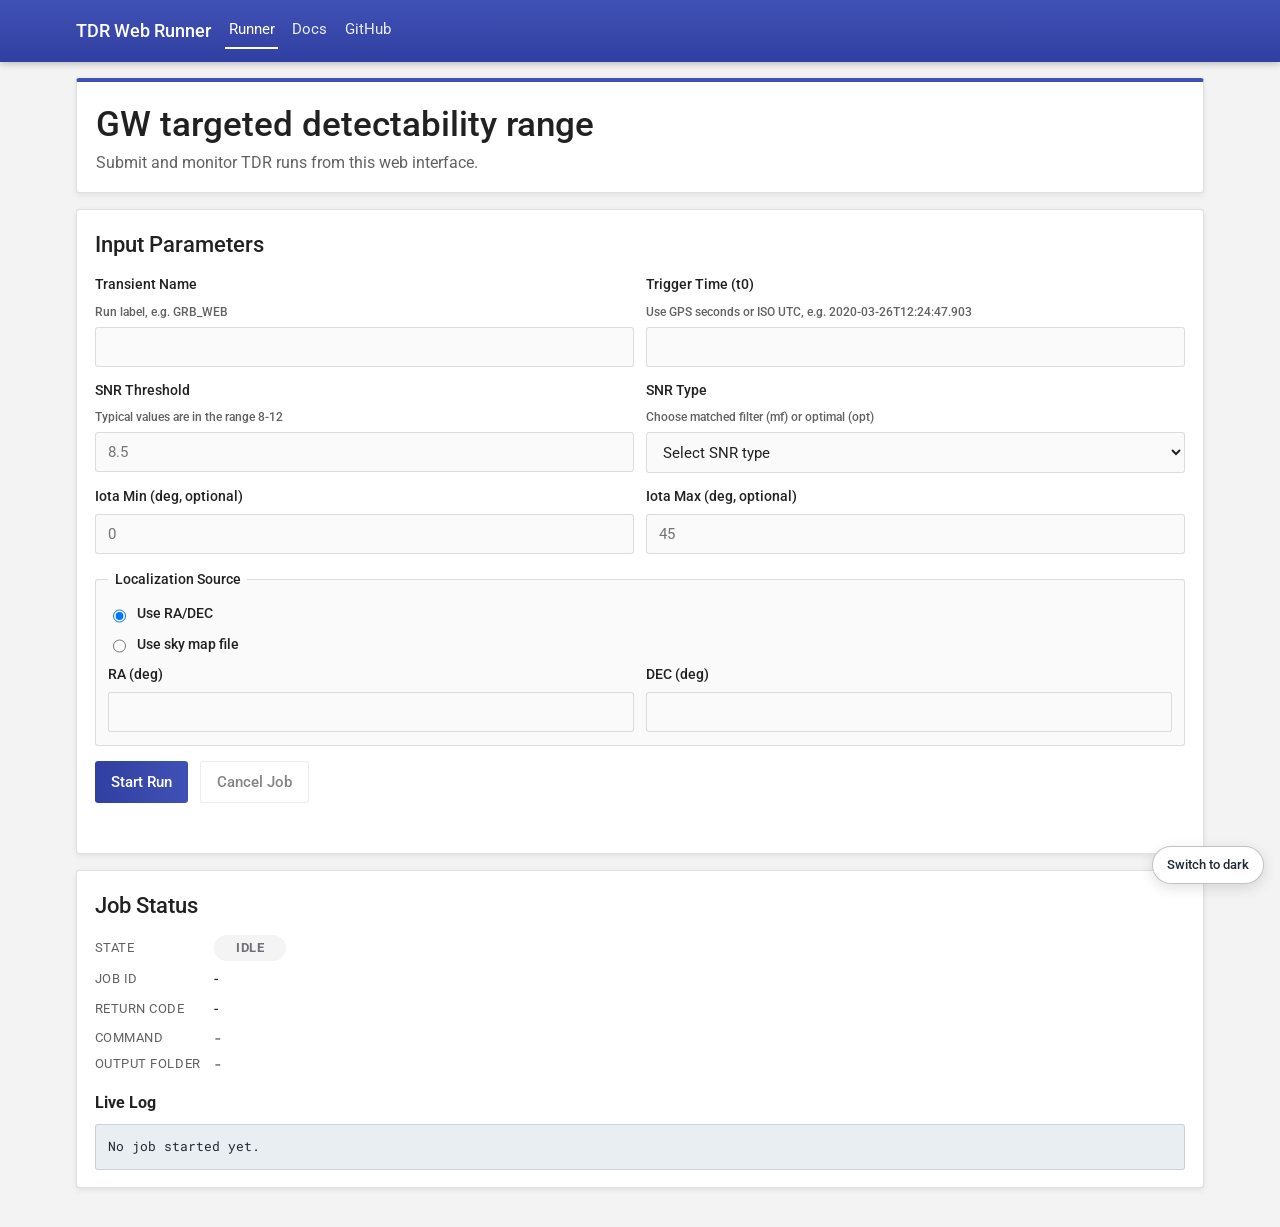
==== webapp/frontend/index.html @ fa8f9cc8 "Fix run result plot previews in web runner" ====
<!DOCTYPE html>
<html lang="en">
<head>
  <meta charset="UTF-8">
  <meta name="viewport" content="width=device-width, initial-scale=1.0">
  <title>TDR Web Runner</title>
  <link rel="preconnect" href="https://fonts.googleapis.com">
  <link rel="preconnect" href="https://fonts.gstatic.com" crossorigin>
  <link href="https://fonts.googleapis.com/css2?family=Roboto:wght@400;500;700&family=Roboto+Mono:wght@400;500&display=swap" rel="stylesheet">
  <link rel="stylesheet" href="./styles.css?v=20260512">
</head>
<body>
  <header class="topbar">
    <div class="topbar-inner">
      <a class="brand" href="./">TDR Web Runner</a>
      <nav class="toplinks-main" aria-label="Top links">
        <a class="active" href="./">Runner</a>
        <a href="./docs/">Docs</a>
        <a href="https://github.com/samueleronchini/gw_tdr" target="_blank" rel="noopener noreferrer">GitHub</a>
      </nav>
    </div>
  </header>

  <main class="shell">
    <header class="hero">
      <h1>GW targeted detectability range</h1>
      <p>
        Submit and monitor TDR runs from this web interface.
      </p>
    </header>

    <section class="panel">
      <h2>Input Parameters</h2>

      <form id="job-form" novalidate autocomplete="off">
        <div class="grid two-cols">
          <label>
            Transient Name
            <span class="hint">Run label, e.g. GRB_WEB</span>
            <input id="transient-name" type="text" value="" required>
          </label>

          <label>
            Trigger Time (t0)
            <span class="hint">Use GPS seconds or ISO UTC, e.g. 2020-03-26T12:24:47.903</span>
            <input id="t0" type="text" value="" required>
          </label>

          <label>
            SNR Threshold
            <span class="hint">Typical values are in the range 8-12</span>
            <input id="snr-threshold" type="text" inputmode="decimal" value="" placeholder="8.5" required>
          </label>

          <label>
            SNR Type
            <span class="hint">Choose matched filter (mf) or optimal (opt)</span>
            <select id="snr-type">
              <option value="" selected disabled>Select SNR type</option>
              <option value="mf">matched filter (mf)</option>
              <option value="opt">optimal (opt)</option>
            </select>
          </label>

          <label>
            Iota Min (deg, optional)
            <input id="iota-min" type="number" step="0.1" placeholder="0">
          </label>

          <label>
            Iota Max (deg, optional)
            <input id="iota-max" type="number" step="0.1" placeholder="45">
          </label>
        </div>

        <fieldset class="mode-card">
          <legend>Localization Source</legend>

          <label class="inline-check">
            <input type="radio" name="localization-mode" value="coords" checked>
            Use RA/DEC
          </label>

          <label class="inline-check">
            <input type="radio" name="localization-mode" value="skymap">
            Use sky map file
          </label>

          <div id="skymap-field" hidden>
            <label>
              Sky Map File (.fit/.fits)
              <input id="skymap-upload" type="file" accept=".fit,.fits">
            </label>
          </div>

          <div id="coords-fields" class="grid two-cols">
            <label>
              RA (deg)
              <input id="ra" type="number" step="0.01" value="" required>
            </label>

            <label>
              DEC (deg)
              <input id="dec" type="number" step="0.01" value="" required>
            </label>
          </div>
        </fieldset>

        <div class="actions">
          <button id="run-btn" type="submit">Start Run</button>
          <button id="cancel-btn" type="button" class="secondary" disabled>Cancel Job</button>
        </div>
      </form>

      <p id="flash" class="flash" role="status" aria-live="polite"></p>
    </section>

    <section class="panel">
      <h2>Job Status</h2>

      <div class="status-line">
        <span class="label">State</span>
        <span id="job-status" class="pill idle">idle</span>
      </div>

      <div class="status-line">
        <span class="label">Job ID</span>
        <span id="job-id">-</span>
      </div>

      <div class="status-line">
        <span class="label">Return Code</span>
        <span id="job-return">-</span>
      </div>

      <div class="status-line">
        <span class="label">Command</span>
        <span id="job-command" class="mono">-</span>
      </div>

      <div class="status-line">
        <span class="label">Output Folder</span>
        <span id="job-output-dir" class="mono">-</span>
      </div>

      <h3>Live Log</h3>
      <pre id="log-output" class="logbox">No job started yet.</pre>

      <section id="artifacts" class="artifacts" hidden>
        <h3>Produced Plots</h3>
        <div id="plots-gallery" class="plots-grid"></div>

        <div id="ifos-line" class="ifos-line" hidden>
          <span class="label ifos-label">Online IFOs</span>
          <span id="ifos-online" class="mono ifos-value">-</span>
        </div>

        <h3>Results Summary</h3>
        <p id="results-angle-note" class="hint results-note"></p>

        <h4 class="table-title">
          <span>BNS (results_bns.json)</span>
          <a id="bns-json-download" class="json-download" href="#" target="_blank" rel="noopener noreferrer" hidden>Download JSON</a>
        </h4>
        <div class="table-wrap">
          <table class="artifact-table">
            <thead id="json-bns-head"></thead>
            <tbody id="json-bns-body"></tbody>
          </table>
        </div>

        <h4 class="table-title">
          <span>NSBH (results_nsbh.json)</span>
          <a id="nsbh-json-download" class="json-download" href="#" target="_blank" rel="noopener noreferrer" hidden>Download JSON</a>
        </h4>
        <div class="table-wrap">
          <table class="artifact-table">
            <thead id="json-nsbh-head"></thead>
            <tbody id="json-nsbh-body"></tbody>
          </table>
        </div>
      </section>
    </section>
  </main>

  <button id="theme-toggle" class="theme-toggle" type="button" aria-label="Toggle dark and light theme" aria-pressed="false">
    Switch to dark
  </button>

  <script src="./theme-toggle.js"></script>
  <script src="./runtime-config.js?v=20260510"></script>
  <script type="module" src="./app.js?v=20260513"></script>
</body>
</html>
---- webapp/frontend/styles.css ----
:root {
  --bg: #f3f3f3;
  --ink: rgba(0, 0, 0, 0.87);
  --muted: rgba(0, 0, 0, 0.62);
  --card: #ffffff;
  --surface-alt: #fafafa;
  --border: rgba(0, 0, 0, 0.12);
  --primary: #4051b5;
  --primary-dark: #303fa1;
  --primary-light: #5d6cc0;
  --link: #4051b5;
  --link-hover: #526cfe;
  --code-bg: #e9eef3;
  --code-fg: #1f2a33;
  --code-border: rgba(0, 0, 0, 0.12);
  --toggle-bg: #ffffff;
  --toggle-fg: #1f2a33;
  --toggle-border: rgba(0, 0, 0, 0.24);
  --ok: #1b7f3a;
  --warn: #b54708;
  --bad: #b42318;
  --idle: #71717a;
  --shadow-1: 0 2px 6px rgba(0, 0, 0, 0.08);
  --shadow-2: 0 4px 14px rgba(0, 0, 0, 0.12);
}

html[data-theme="dark"] {
  --bg: #1b1f29;
  --ink: rgba(255, 255, 255, 0.9);
  --muted: rgba(255, 255, 255, 0.66);
  --card: #252b38;
  --surface-alt: #2e3543;
  --border: rgba(255, 255, 255, 0.16);
  --link: #8fa3ff;
  --link-hover: #b0bfff;
  --code-bg: #313b4b;
  --code-fg: #eff4fb;
  --code-border: rgba(255, 255, 255, 0.16);
  --toggle-bg: #2c3546;
  --toggle-fg: #f4f7ff;
  --toggle-border: rgba(255, 255, 255, 0.36);
  --shadow-1: 0 3px 10px rgba(0, 0, 0, 0.34);
  --shadow-2: 0 8px 18px rgba(0, 0, 0, 0.38);
}

* {
  box-sizing: border-box;
}

[hidden] {
  display: none !important;
}

body {
  margin: 0;
  min-height: 100vh;
  background: var(--bg);
  color: var(--ink);
  font-family: "Roboto", -apple-system, BlinkMacSystemFont, "Segoe UI", Helvetica, Arial, sans-serif;
  line-height: 1.55;
}

a {
  color: var(--link);
}

a:hover {
  color: var(--link-hover);
}

.topbar {
  position: sticky;
  top: 0;
  z-index: 40;
  background: linear-gradient(0deg, var(--primary-dark), var(--primary));
  box-shadow: 0 1px 8px rgba(0, 0, 0, 0.28);
}

.topbar-inner {
  max-width: 1160px;
  margin: 0 auto;
  min-height: 3.85rem;
  padding: 0.55rem 1rem;
  display: flex;
  align-items: center;
  gap: 0.9rem;
}

.brand {
  color: #ffffff;
  text-decoration: none;
  font-size: 1.12rem;
  font-weight: 500;
  white-space: nowrap;
}

.toplinks-main {
  display: flex;
  flex-wrap: wrap;
  align-items: center;
  gap: 0.7rem;
}

.toplinks-main a {
  color: rgba(255, 255, 255, 0.9);
  text-decoration: none;
  font-size: 0.92rem;
  font-weight: 400;
  border-bottom: 2px solid transparent;
  padding: 0.34rem 0.2rem;
}

.toplinks-main a:hover {
  color: #ffffff;
}

.toplinks-main a.active {
  color: #ffffff;
  border-bottom-color: #ffffff;
}

.bg-orb {
  display: none;
}

.shell {
  max-width: 1160px;
  margin: 0 auto;
  padding: 1rem 1rem 2.4rem;
  display: grid;
  gap: 1rem;
}

.hero,
.panel {
  background: var(--card);
  border: 1px solid var(--border);
  border-radius: 0.2rem;
  box-shadow: var(--shadow-1);
}

.hero {
  border-top: 4px solid var(--primary);
  padding: 1rem 1.2rem;
}

.hero h1 {
  margin: 0.25rem 0;
  font-size: clamp(1.7rem, 3vw, 2.2rem);
  line-height: 1.25;
  font-weight: 500;
}

.hero p {
  margin: 0.35rem 0 0;
  color: var(--muted);
}

.hero a {
  color: var(--link);
  font-weight: 500;
  text-decoration: none;
}

.hero a:hover {
  text-decoration: underline;
}

.hero-doc {
  font-size: 0.9rem;
}

.eyebrow {
  margin: 0;
  text-transform: uppercase;
  letter-spacing: 0.08em;
  font-size: 0.8rem;
  color: var(--primary-dark);
  font-weight: 700;
}

.panel {
  padding: 1.1rem;
}

h2 {
  margin: 0 0 0.8rem;
  font-size: 1.35rem;
  font-weight: 500;
}

h3 {
  margin-top: 1rem;
  margin-bottom: 0.55rem;
  font-size: 1rem;
}

.grid {
  display: grid;
  gap: 0.8rem;
}

.two-cols {
  grid-template-columns: repeat(2, minmax(0, 1fr));
}

label {
  display: flex;
  flex-direction: column;
  gap: 0.35rem;
  font-size: 0.9rem;
  font-weight: 500;
  color: var(--ink);
}

.hint {
  font-size: 0.78rem;
  font-weight: 500;
  color: var(--muted);
}

input,
select {
  border: 1px solid var(--border);
  border-radius: 0.2rem;
  min-height: 2.5rem;
  padding: 0.58rem 0.75rem;
  font-size: 0.95rem;
  font-family: inherit;
  background: var(--surface-alt);
  color: var(--ink);
}

input:focus,
select:focus,
button:focus {
  outline: 2px solid rgba(64, 81, 181, 0.35);
  outline-offset: 1px;
}

.mode-card {
  margin: 0.95rem 0;
  border: 1px solid var(--border);
  border-radius: 0.2rem;
  padding: 0.8rem;
  background: var(--surface-alt);
}

.mode-card legend {
  font-size: 0.88rem;
  font-weight: 500;
  padding: 0 0.4rem;
}

.inline-check {
  flex-direction: row;
  align-items: center;
  gap: 0.5rem;
  margin-bottom: 0.5rem;
}

.inline-check input {
  min-height: 1rem;
}

.actions {
  display: flex;
  gap: 0.75rem;
  margin-top: 0.2rem;
}

button {
  border: none;
  border-radius: 0.2rem;
  min-height: 2.6rem;
  padding: 0.65rem 1rem;
  font-size: 0.95rem;
  font-weight: 500;
  font-family: inherit;
  cursor: pointer;
}

button:disabled {
  cursor: not-allowed;
  opacity: 0.55;
}

#run-btn {
  background: linear-gradient(90deg, var(--primary-dark) 0%, var(--primary) 100%);
  color: #fff;
}

#run-btn:hover:not(:disabled) {
  background: linear-gradient(90deg, #2a3893 0%, var(--primary-dark) 100%);
}

.secondary {
  background: var(--card);
  border: 1px solid var(--border);
  color: var(--ink);
}

.flash {
  min-height: 1.25rem;
  margin: 0.8rem 0 0;
  color: var(--warn);
  font-size: 0.9rem;
}

.status-line {
  display: grid;
  grid-template-columns: 110px minmax(0, 1fr);
  gap: 0.6rem;
  align-items: center;
  margin: 0.35rem 0;
}

.label {
  font-size: 0.84rem;
  color: var(--muted);
  text-transform: uppercase;
  letter-spacing: 0.04em;
}

.pill {
  display: inline-flex;
  align-items: center;
  justify-content: center;
  width: fit-content;
  min-width: 72px;
  min-height: 1.65rem;
  border-radius: 999px;
  padding: 0 0.7rem;
  font-size: 0.8rem;
  font-weight: 700;
  text-transform: uppercase;
  letter-spacing: 0.03em;
  background: #f4f4f5;
  color: #18181b;
}

.pill.idle { background: #f4f4f5; color: var(--idle); }
.pill.queued { background: #ffedd5; color: #9a3412; }
.pill.running { background: #dcfce7; color: #166534; }
.pill.cancelling { background: #fef9c3; color: #854d0e; }
.pill.cancelled { background: #f1f5f9; color: #334155; }
.pill.completed { background: #dcfce7; color: var(--ok); }
.pill.failed { background: #fee2e2; color: var(--bad); }

.mono {
  font-family: "Roboto Mono", "SFMono-Regular", Menlo, Consolas, monospace;
  word-break: break-word;
  font-size: 0.84rem;
  color: var(--ink);
}

.logbox {
  margin: 0;
  border: 1px solid var(--border);
  border-radius: 0.2rem;
  background: var(--code-bg);
  color: var(--code-fg);
  padding: 0.8rem;
  max-height: 360px;
  overflow: auto;
  white-space: pre-wrap;
  line-height: 1.35;
  font-family: "Roboto Mono", "SFMono-Regular", Menlo, Consolas, monospace;
  font-size: 0.82rem;
}

.artifacts {
  margin-top: 1rem;
  border-top: 1px solid var(--border);
  padding-top: 0.75rem;
}

.ifos-line {
  display: grid;
  grid-template-columns: 140px minmax(0, 1fr);
  gap: 0.6rem;
  align-items: center;
  margin: 0.2rem 0 0.55rem;
}

.ifos-label {
  font-size: 0.9rem;
  font-weight: 700;
  color: var(--primary-dark);
}

.ifos-value {
  font-size: 1rem;
  font-weight: 700;
  color: var(--primary-dark);
  background: rgba(64, 81, 181, 0.12);
  border: 1px solid rgba(64, 81, 181, 0.28);
  border-radius: 0.2rem;
  padding: 0.28rem 0.55rem;
  width: fit-content;
}

.results-note {
  margin: 0 0 0.55rem;
}

.table-title {
  margin: 0.7rem 0 0.35rem;
  font-size: 0.9rem;
  color: var(--muted);
  display: flex;
  align-items: center;
  gap: 0.6rem;
  flex-wrap: wrap;
}

.json-download {
  font-size: 0.78rem;
  text-decoration: none;
  color: #ffffff;
  border: 1px solid var(--primary);
  border-radius: 999px;
  padding: 0.2rem 0.58rem;
  background: var(--primary);
}

.json-download:hover {
  color: #ffffff;
  background: var(--primary-dark);
  border-color: var(--primary-dark);
}

.plots-grid {
  display: grid;
  gap: 0.75rem;
  grid-template-columns: repeat(2, minmax(0, 1fr));
}

.plot-card {
  border: 1px solid var(--border);
  border-radius: 0.2rem;
  padding: 0.6rem;
  background: var(--card);
  display: grid;
  gap: 0.45rem;
}

.plot-card h4 {
  margin: 0;
  font-size: 0.82rem;
  word-break: break-word;
  color: var(--ink);
}

.plot-card a {
  font-size: 0.84rem;
  color: var(--link);
  text-decoration: none;
  font-weight: 500;
}

.artifact-actions {
  display: flex;
  gap: 0.65rem;
  align-items: center;
}

.plot-card a:hover {
  text-decoration: underline;
}

.plot-preview-empty {
  width: 100%;
  min-height: 210px;
  display: flex;
  align-items: center;
  justify-content: center;
  border: 1px solid var(--border);
  border-radius: 0.2rem;
  background: var(--surface-alt);
  color: var(--muted);
  font-size: 0.83rem;
  font-style: italic;
}

.plot-image {
  width: 100%;
  max-height: 240px;
  object-fit: contain;
  border: 1px solid var(--border);
  border-radius: 0.2rem;
  background: var(--surface-alt);
}

.plot-pdf-frame {
  width: 100%;
  height: 240px;
  border: 1px solid var(--border);
  border-radius: 0.2rem;
  background: var(--surface-alt);
}

.table-wrap {
  overflow-x: auto;
}

.artifact-table {
  width: 100%;
  border-collapse: collapse;
  font-size: 0.87rem;
}

.artifact-table th,
.artifact-table td {
  border-bottom: 1px solid var(--border);
  padding: 0.5rem 0.35rem;
  text-align: left;
  vertical-align: top;
}

.artifact-table th:not(:first-child),
.artifact-table td:not(:first-child) {
  text-align: center;
}

.artifact-table th {
  font-size: 0.76rem;
  color: var(--muted);
  letter-spacing: 0.05em;
  text-transform: uppercase;
  background: var(--surface-alt);
}

.artifact-table a {
  color: var(--link);
  text-decoration: none;
  font-weight: 500;
}

.artifact-table a:hover {
  text-decoration: underline;
}

.value-cell {
  max-width: 520px;
  word-break: break-word;
  white-space: pre-wrap;
}

.empty-row {
  color: var(--muted);
  font-style: italic;
}

.theme-toggle {
  position: fixed;
  right: 1rem;
  bottom: 1rem;
  z-index: 60;
  min-height: 2.4rem;
  padding: 0 0.88rem;
  border-radius: 999px;
  border: 1px solid var(--toggle-border);
  background: var(--toggle-bg);
  color: var(--toggle-fg);
  font-size: 0.82rem;
  font-weight: 500;
  box-shadow: var(--shadow-2);
  cursor: pointer;
}

.theme-toggle:hover {
  filter: brightness(0.96);
}

@media (max-width: 840px) {
  .topbar-inner {
    flex-wrap: wrap;
    gap: 0.6rem;
  }

  .brand {
    flex: 1 1 100%;
  }

  .toplinks-main {
    width: 100%;
    gap: 0.5rem 0.9rem;
  }

  .shell {
    padding: 0.8rem 0.65rem 1.8rem;
  }

  .two-cols {
    grid-template-columns: 1fr;
  }

  .plots-grid {
    grid-template-columns: 1fr;
  }

  .status-line {
    grid-template-columns: 1fr;
    gap: 0.2rem;
  }

  .ifos-line {
    grid-template-columns: 1fr;
    gap: 0.2rem;
  }

  .actions {
    flex-direction: column;
  }

  .theme-toggle {
    right: 0.65rem;
    bottom: 0.65rem;
  }
}
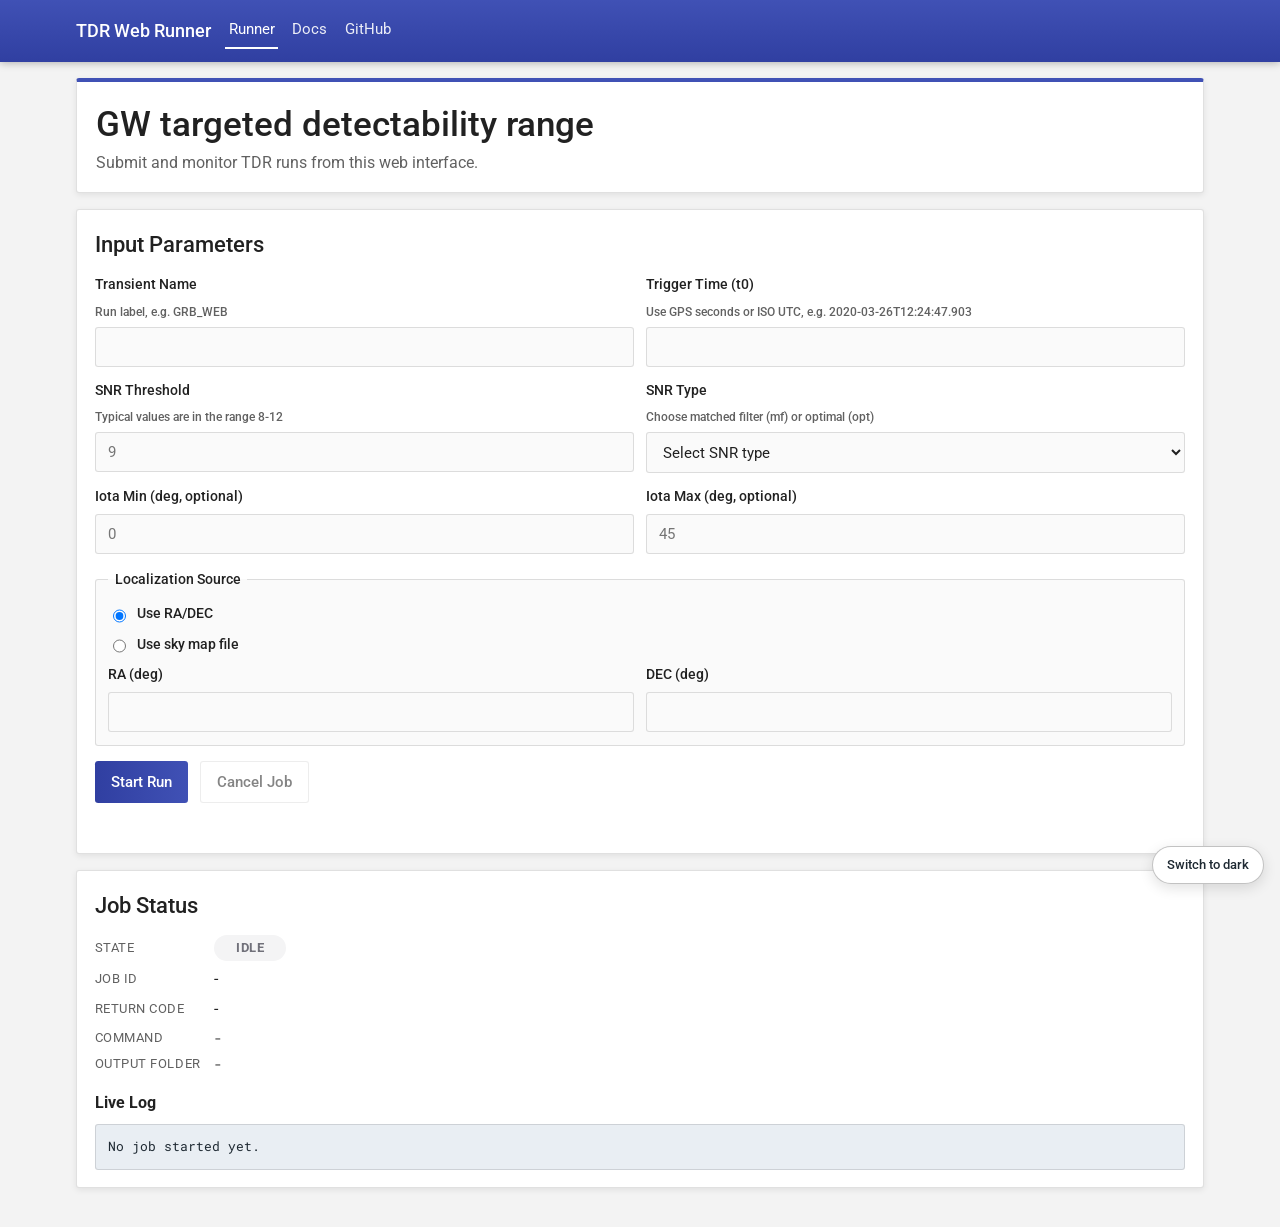
==== commit 59334c0e: "Use MF SNR cut 9 defaults and refresh GW170817 plots" ====
--- a/webapp/frontend/index.html
+++ b/webapp/frontend/index.html
@@ -49,7 +49,7 @@
           <label>
             SNR Threshold
             <span class="hint">Typical values are in the range 8-12</span>
-            <input id="snr-threshold" type="text" inputmode="decimal" value="" placeholder="8.5" required>
+            <input id="snr-threshold" type="text" inputmode="decimal" value="" placeholder="9" required>
           </label>
 
           <label>
@@ -159,7 +159,7 @@
         <p id="results-angle-note" class="hint results-note"></p>
 
         <h4 class="table-title">
-          <span>BNS (results_bns.json)</span>
+          <span>BNS</span>
           <a id="bns-json-download" class="json-download" href="#" target="_blank" rel="noopener noreferrer" hidden>Download JSON</a>
         </h4>
         <div class="table-wrap">
@@ -170,7 +170,7 @@
         </div>
 
         <h4 class="table-title">
-          <span>NSBH (results_nsbh.json)</span>
+          <span>NSBH</span>
           <a id="nsbh-json-download" class="json-download" href="#" target="_blank" rel="noopener noreferrer" hidden>Download JSON</a>
         </h4>
         <div class="table-wrap">
@@ -189,6 +189,6 @@
 
   <script src="./theme-toggle.js"></script>
   <script src="./runtime-config.js?v=20260510"></script>
-  <script type="module" src="./app.js?v=20260513"></script>
+  <script type="module" src="./app.js?v=20260518"></script>
 </body>
 </html>
--- a/webapp/frontend/styles.css
+++ b/webapp/frontend/styles.css
@@ -471,33 +471,31 @@
 
 .plot-preview-empty {
   width: 100%;
-  min-height: 210px;
+  height: 100%;
   display: flex;
   align-items: center;
   justify-content: center;
-  border: 1px solid var(--border);
-  border-radius: 0.2rem;
-  background: var(--surface-alt);
+  background: #ffffff;
   color: var(--muted);
   font-size: 0.83rem;
   font-style: italic;
 }
 
+.plot-media-frame {
+  width: 100%;
+  aspect-ratio: 4 / 3;
+  border: 1px solid var(--border);
+  border-radius: 0.2rem;
+  background: #ffffff;
+  overflow: hidden;
+}
+
 .plot-image {
   width: 100%;
-  max-height: 240px;
-  object-fit: contain;
-  border: 1px solid var(--border);
-  border-radius: 0.2rem;
-  background: var(--surface-alt);
-}
-
-.plot-pdf-frame {
-  width: 100%;
-  height: 240px;
-  border: 1px solid var(--border);
-  border-radius: 0.2rem;
-  background: var(--surface-alt);
+  height: 100%;
+  object-fit: cover;
+  display: block;
+  background: #ffffff;
 }
 
 .table-wrap {
